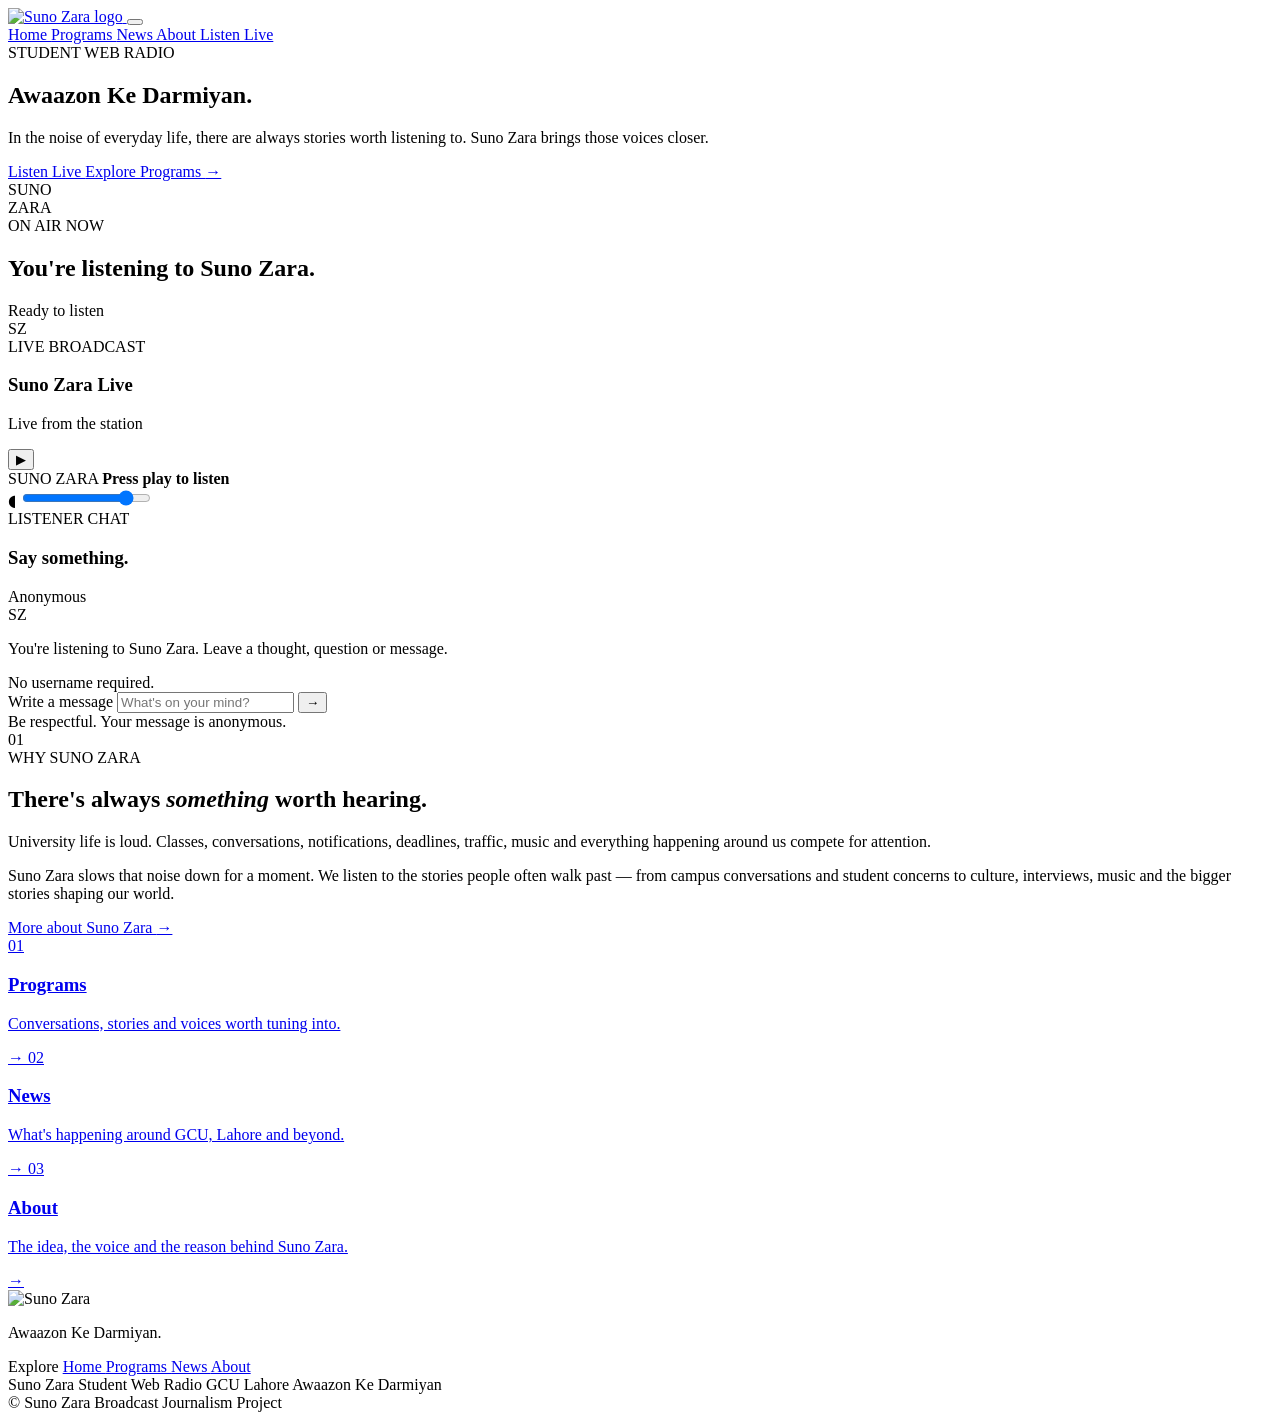
==== index.html @ 235df3b9 "Add initial index.html for Suno Zara web radio Initial commit of the index.html file for Suno Zara w" ====
<!DOCTYPE html>
<html lang="en">
<head>
    <meta charset="UTF-8">

    <meta
        name="viewport"
        content="width=device-width, initial-scale=1.0"
    >

    <meta
        name="description"
        content="Suno Zara — Awaazon Ke Darmiyan. A student-focused live web radio bringing campus stories, conversations, culture, music and news together."
    >

    <meta
        name="theme-color"
        content="#101A2B"
    >

    <title>Suno Zara — Awaazon Ke Darmiyan</title>

    <link
        rel="icon"
        type="image/jpeg"
        href="images/logo.jpeg"
    >

    <link
        rel="apple-touch-icon"
        href="images/logo.jpeg"
    >

    <link rel="preconnect" href="https://fonts.googleapis.com">
    <link rel="preconnect" href="https://fonts.gstatic.com" crossorigin>

    <link
        href="https://fonts.googleapis.com/css2?family=DM+Sans:wght@400;500;600;700&family=Playfair+Display:wght@500;600;700&display=swap"
        rel="stylesheet"
    >

    <link
        rel="stylesheet"
        href="css/style.css"
    >
</head>

<body>

    <!-- ================= HEADER ================= -->

    <header class="site-header">

        <div class="header-inner">

            <a
                href="index.html"
                class="brand"
                aria-label="Suno Zara Home"
            >
                <img
                    src="images/logo.jpeg"
                    alt="Suno Zara logo"
                    class="brand-logo"
                >
            </a>

            <button
                class="mobile-menu-button"
                id="mobileMenuButton"
                type="button"
                aria-label="Open navigation"
                aria-expanded="false"
            >
                <span></span>
                <span></span>
                <span></span>
            </button>

            <nav
                class="main-navigation"
                id="mainNavigation"
                aria-label="Main navigation"
            >
                <a
                    href="index.html"
                    class="nav-link active"
                >
                    Home
                </a>

                <a
                    href="programs.html"
                    class="nav-link"
                >
                    Programs
                </a>

                <a
                    href="news.html"
                    class="nav-link"
                >
                    News
                </a>

                <a
                    href="about.html"
                    class="nav-link"
                >
                    About
                </a>

                <a
                    href="#live"
                    class="listen-button"
                >
                    <span class="listen-dot"></span>
                    Listen Live
                </a>
            </nav>

        </div>

    </header>


    <main>

        <!-- ================= HERO ================= -->

        <section class="hero">

            <div class="hero-inner">

                <div class="hero-content">

                    <div class="eyebrow">
                        <span class="eyebrow-line"></span>
                        STUDENT WEB RADIO
                    </div>

                    <h1>
                        Awaazon Ke
                        <span>Darmiyan.</span>
                    </h1>

                    <p class="hero-description">
                        In the noise of everyday life, there are always
                        stories worth listening to. Suno Zara brings those
                        voices closer.
                    </p>

                    <div class="hero-actions">

                        <a
                            href="#live"
                            class="primary-button"
                        >
                            <span class="button-live-dot"></span>
                            Listen Live
                        </a>

                        <a
                            href="programs.html"
                            class="secondary-button"
                        >
                            Explore Programs
                            <span>→</span>
                        </a>

                    </div>

                </div>


                <div class="hero-visual">

                    <div class="frequency-orbit">

                        <div class="orbit orbit-one"></div>
                        <div class="orbit orbit-two"></div>
                        <div class="orbit orbit-three"></div>

                        <div class="frequency-center">

                            <span class="frequency-label">
                                SUNO
                            </span>

                            <div class="frequency-bars hero-bars">
                                <span></span>
                                <span></span>
                                <span></span>
                                <span></span>
                                <span></span>
                                <span></span>
                                <span></span>
                                <span></span>
                                <span></span>
                            </div>

                            <span class="frequency-label">
                                ZARA
                            </span>

                        </div>

                    </div>

                </div>

            </div>

        </section>


        <!-- ================= LIVE SECTION ================= -->

        <section
            class="live-section"
            id="live"
        >

            <div class="section-container">

                <div class="section-heading live-heading">

                    <div>

                        <div class="eyebrow">
                            <span class="live-dot"></span>
                            ON AIR NOW
                        </div>

                        <h2>
                            You're listening to
                            <span>Suno Zara.</span>
                        </h2>

                    </div>

                    <div
                        class="live-status"
                        id="liveStatus"
                    >
                        <span class="status-dot"></span>
                        <span id="liveStatusText">
                            Ready to listen
                        </span>
                    </div>

                </div>


                <div class="live-grid">

                    <!-- PLAYER -->

                    <div class="player-card">

                        <div class="player-top">

                            <div class="station-mark">
                                SZ
                            </div>

                            <div class="player-info">

                                <span class="player-kicker">
                                    LIVE BROADCAST
                                </span>

                                <h3 id="currentProgram">
                                    Suno Zara Live
                                </h3>

                                <p id="currentPresenter">
                                    Live from the station
                                </p>

                            </div>

                        </div>


                        <!-- WAVEFORM -->

                        <div
                            class="waveform-container"
                            id="waveformContainer"
                            aria-label="Live audio visualizer"
                        >

                            <div class="waveform" id="waveform">

                                <span></span>
                                <span></span>
                                <span></span>
                                <span></span>
                                <span></span>
                                <span></span>
                                <span></span>
                                <span></span>
                                <span></span>
                                <span></span>
                                <span></span>
                                <span></span>
                                <span></span>
                                <span></span>
                                <span></span>
                                <span></span>
                                <span></span>
                                <span></span>
                                <span></span>
                                <span></span>
                                <span></span>
                                <span></span>
                                <span></span>
                                <span></span>
                                <span></span>
                                <span></span>
                                <span></span>
                                <span></span>
                                <span></span>
                                <span></span>
                                <span></span>
                                <span></span>
                                <span></span>
                                <span></span>
                                <span></span>
                                <span></span>
                                <span></span>
                                <span></span>
                                <span></span>
                                <span></span>
                                <span></span>
                                <span></span>
                                <span></span>
                                <span></span>
                                <span></span>
                                <span></span>
                                <span></span>

                            </div>

                        </div>


                        <div class="player-controls">

                            <button
                                class="play-button"
                                id="livePlayButton"
                                type="button"
                                aria-label="Play live radio"
                            >
                                <span
                                    class="play-icon"
                                    id="playIcon"
                                >
                                    ▶
                                </span>
                            </button>

                            <div class="player-control-text">

                                <span>
                                    SUNO ZARA
                                </span>

                                <strong id="playerState">
                                    Press play to listen
                                </strong>

                            </div>

                            <div class="volume-wrapper">

                                <span class="volume-symbol">
                                    ◖
                                </span>

                                <input
                                    type="range"
                                    id="volumeControl"
                                    min="0"
                                    max="1"
                                    step="0.01"
                                    value="0.85"
                                    aria-label="Volume"
                                >

                            </div>

                        </div>


                        <audio
                            id="liveAudio"
                            preload="none"
                            crossorigin="anonymous"
                        ></audio>

                    </div>


                    <!-- CHAT -->

                    <aside class="chat-card">

                        <div class="chat-header">

                            <div>

                                <span class="chat-kicker">
                                    LISTENER CHAT
                                </span>

                                <h3>
                                    Say something.
                                </h3>

                            </div>

                            <span class="anonymous-badge">
                                Anonymous
                            </span>

                        </div>


                        <div
                            class="chat-messages"
                            id="chatMessages"
                            aria-live="polite"
                        >

                            <div class="chat-welcome">

                                <div class="chat-welcome-mark">
                                    SZ
                                </div>

                                <p>
                                    You're listening to Suno Zara.
                                    Leave a thought, question or message.
                                </p>

                                <span>
                                    No username required.
                                </span>

                            </div>

                        </div>


                        <form
                            class="chat-form"
                            id="chatForm"
                        >

                            <label
                                for="chatInput"
                                class="sr-only"
                            >
                                Write a message
                            </label>

                            <input
                                type="text"
                                id="chatInput"
                                maxlength="250"
                                placeholder="What's on your mind?"
                                autocomplete="off"
                            >

                            <button
                                type="submit"
                                aria-label="Send message"
                            >
                                →
                            </button>

                        </form>

                        <div
                            class="chat-notice"
                            id="chatNotice"
                        >
                            Be respectful. Your message is anonymous.
                        </div>

                    </aside>

                </div>

            </div>

        </section>


        <!-- ================= INTRO ================= -->

        <section class="intro-section">

            <div class="section-container intro-grid">

                <div class="intro-number">
                    01
                </div>

                <div class="intro-content">

                    <div class="eyebrow">
                        WHY SUNO ZARA
                    </div>

                    <h2>
                        There's always
                        <em>something</em>
                        worth hearing.
                    </h2>

                    <p>
                        University life is loud. Classes, conversations,
                        notifications, deadlines, traffic, music and
                        everything happening around us compete for attention.
                    </p>

                    <p>
                        Suno Zara slows that noise down for a moment.
                        We listen to the stories people often walk past —
                        from campus conversations and student concerns to
                        culture, interviews, music and the bigger stories
                        shaping our world.
                    </p>

                    <a
                        href="about.html"
                        class="text-link"
                    >
                        More about Suno Zara
                        <span>→</span>
                    </a>

                </div>

            </div>

        </section>


        <!-- ================= QUICK LINKS ================= -->

        <section class="quick-section">

            <div class="section-container">

                <div class="quick-grid">

                    <a
                        href="programs.html"
                        class="quick-card"
                    >

                        <span class="quick-number">
                            01
                        </span>

                        <h3>
                            Programs
                        </h3>

                        <p>
                            Conversations, stories and voices worth tuning into.
                        </p>

                        <span class="quick-arrow">
                            →
                        </span>

                    </a>


                    <a
                        href="news.html"
                        class="quick-card"
                    >

                        <span class="quick-number">
                            02
                        </span>

                        <h3>
                            News
                        </h3>

                        <p>
                            What's happening around GCU, Lahore and beyond.
                        </p>

                        <span class="quick-arrow">
                            →
                        </span>

                    </a>


                    <a
                        href="about.html"
                        class="quick-card"
                    >

                        <span class="quick-number">
                            03
                        </span>

                        <h3>
                            About
                        </h3>

                        <p>
                            The idea, the voice and the reason behind Suno Zara.
                        </p>

                        <span class="quick-arrow">
                            →
                        </span>

                    </a>

                </div>

            </div>

        </section>

    </main>


    <!-- ================= FOOTER ================= -->

    <footer class="site-footer">

        <div class="footer-inner">

            <div class="footer-brand">

                <img
                    src="images/logo.jpeg"
                    alt="Suno Zara"
                >

                <p>
                    Awaazon Ke Darmiyan.
                </p>

            </div>


            <div class="footer-links">

                <div>

                    <span class="footer-heading">
                        Explore
                    </span>

                    <a href="index.html">
                        Home
                    </a>

                    <a href="programs.html">
                        Programs
                    </a>

                    <a href="news.html">
                        News
                    </a>

                    <a href="about.html">
                        About
                    </a>

                </div>


                <div>

                    <span class="footer-heading">
                        Suno Zara
                    </span>

                    <span>
                        Student Web Radio
                    </span>

                    <span>
                        GCU Lahore
                    </span>

                    <span>
                        Awaazon Ke Darmiyan
                    </span>

                </div>

            </div>

        </div>


        <div class="footer-bottom">

            <span>
                © <span id="currentYear"></span> Suno Zara
            </span>

            <span>
                Broadcast Journalism Project
            </span>

        </div>

    </footer>


    <script src="js/config.js"></script>
    <script src="js/script.js"></script>
    <script src="js/player.js"></script>
    <script src="js/chat.js"></script>

</body>
</html>
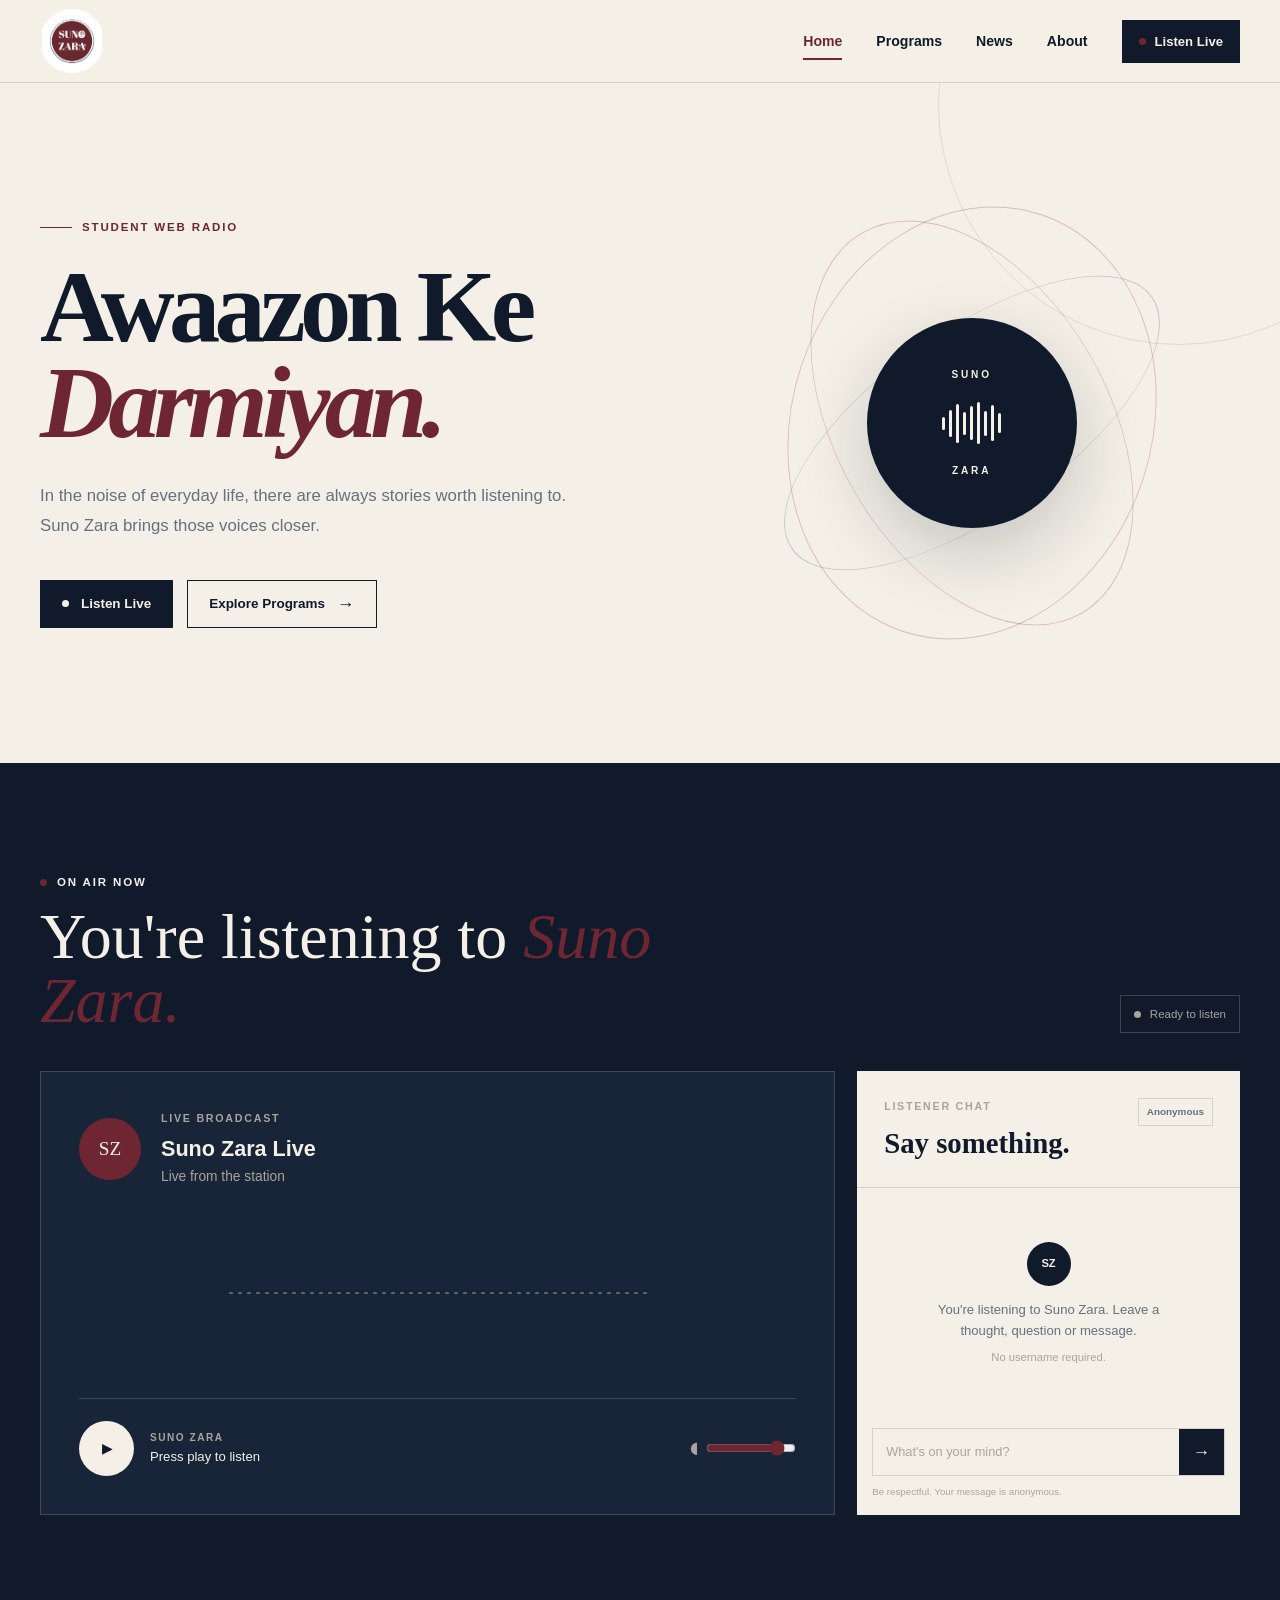
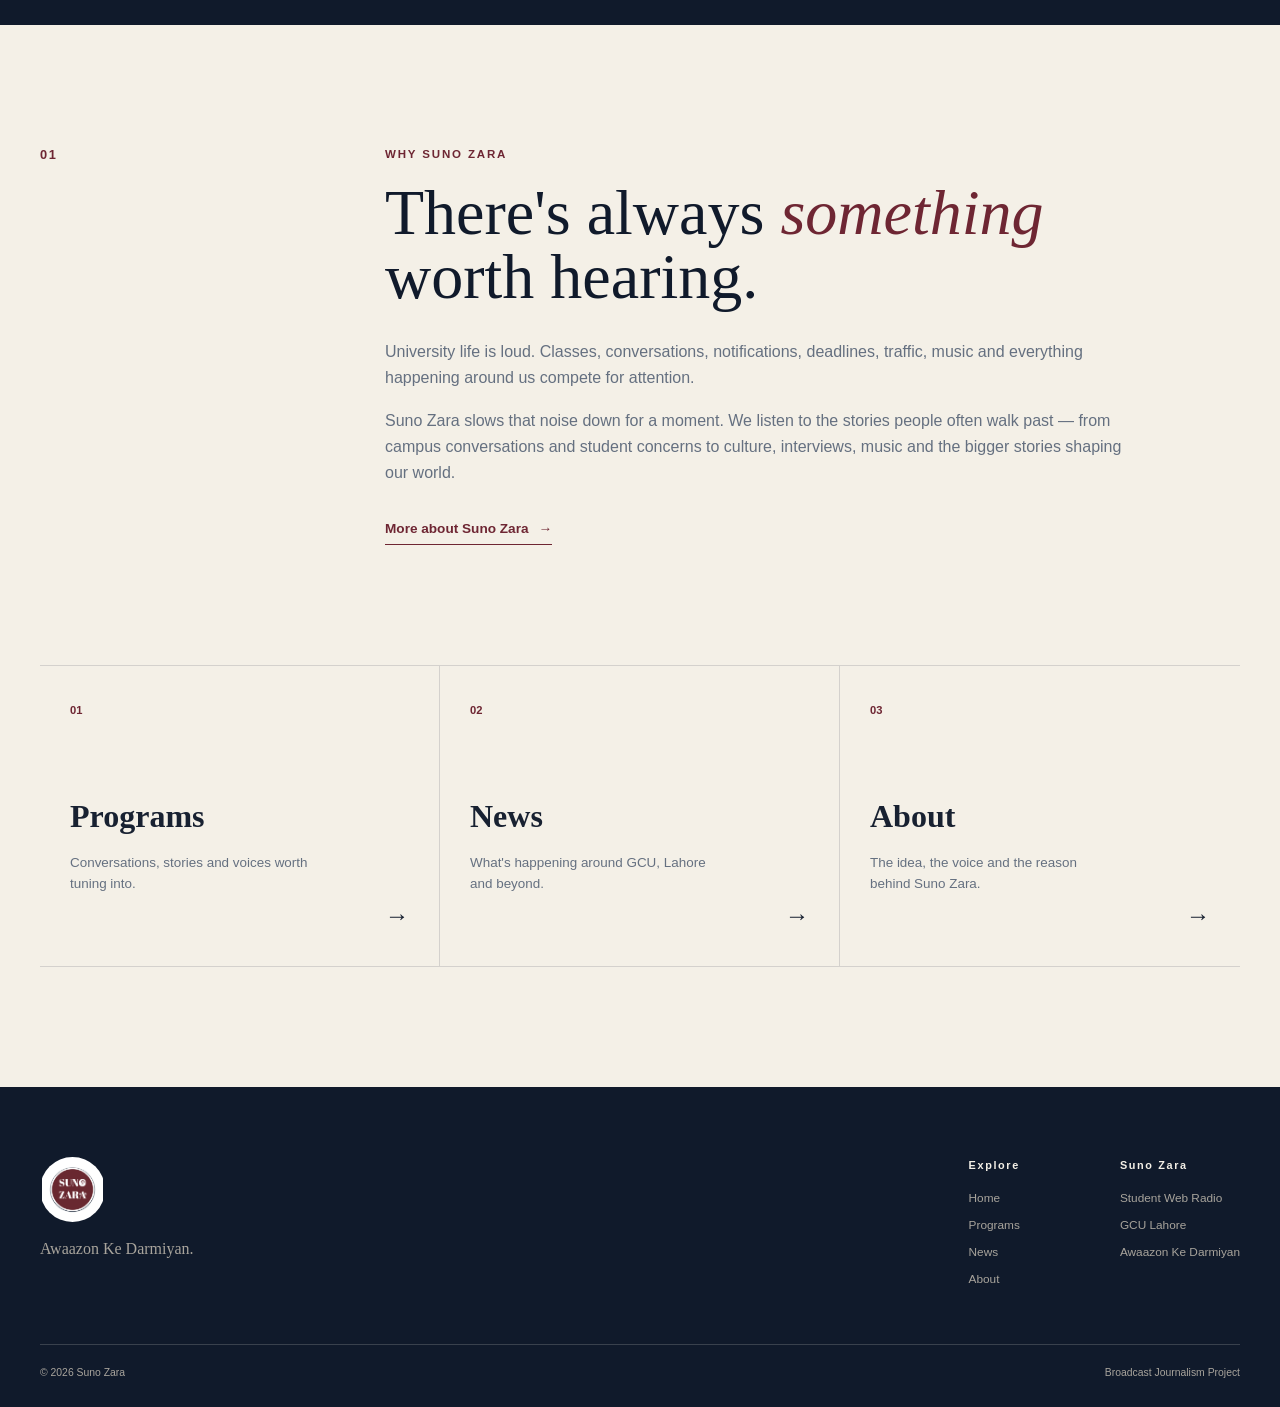
==== commit 947ffc1b: "Update script tags in index.html" ====
--- a/index.html
+++ b/index.html
@@ -727,9 +727,9 @@
 
 
     <script src="js/config.js"></script>
-    <script src="js/script.js"></script>
-    <script src="js/player.js"></script>
-    <script src="js/chat.js"></script>
+<script src="js/script.js"></script>
+<script src="js/player.js"></script>
+<script type="module" src="js/chat.js"></script>
 
 </body>
 </html>
--- a/css/style.css
+++ b/css/style.css
@@ -0,0 +1,2901 @@
+/* =========================================================
+   SUNO ZARA
+   Awaazon Ke Darmiyan
+   Midnight Radio Theme
+   ========================================================= */
+
+/* ================= ROOT ================= */
+
+:root {
+
+    --navy: #101A2B;
+    --cream: #F4F0E7;
+    --burgundy: #6E2633;
+    --blue: #667B91;
+    --grey: #A8A49C;
+    --white: #FFFFFF;
+
+    --dark-text: #182131;
+    --muted-text: #657080;
+
+    --border: rgba(16, 26, 43, 0.14);
+    --light-border: rgba(244, 240, 231, 0.18);
+
+    --max-width: 1200px;
+
+    --transition:
+        220ms ease;
+
+}
+
+
+/* ================= RESET ================= */
+
+* {
+    margin: 0;
+    padding: 0;
+    box-sizing: border-box;
+}
+
+html {
+    scroll-behavior: smooth;
+}
+
+body {
+    min-height: 100vh;
+
+    background: var(--cream);
+    color: var(--dark-text);
+
+    font-family:
+        "DM Sans",
+        sans-serif;
+
+    line-height: 1.6;
+
+    overflow-x: hidden;
+}
+
+body.menu-open {
+    overflow: hidden;
+}
+
+img {
+    display: block;
+    max-width: 100%;
+}
+
+button,
+input {
+    font: inherit;
+}
+
+button {
+    cursor: pointer;
+}
+
+a {
+    color: inherit;
+    text-decoration: none;
+}
+
+::selection {
+    background: var(--burgundy);
+    color: var(--white);
+}
+
+
+/* ================= ACCESSIBILITY ================= */
+
+.sr-only {
+    position: absolute;
+    width: 1px;
+    height: 1px;
+    padding: 0;
+    margin: -1px;
+    overflow: hidden;
+    clip: rect(0, 0, 0, 0);
+    white-space: nowrap;
+    border: 0;
+}
+
+
+/* ================= CONTAINERS ================= */
+
+.section-container {
+    width: min(
+        calc(100% - 48px),
+        var(--max-width)
+    );
+
+    margin-inline: auto;
+}
+
+
+/* ================= HEADER ================= */
+
+.site-header {
+    position: sticky;
+    top: 0;
+    z-index: 1000;
+
+    background: rgba(244, 240, 231, 0.96);
+
+    border-bottom:
+        1px solid var(--border);
+
+    backdrop-filter: blur(12px);
+}
+
+.header-inner {
+    width: min(
+        calc(100% - 48px),
+        var(--max-width)
+    );
+
+    min-height: 82px;
+
+    margin-inline: auto;
+
+    display: flex;
+    align-items: center;
+    justify-content: space-between;
+}
+
+.brand {
+    display: flex;
+    align-items: center;
+}
+
+.brand-logo {
+    width: 64px;
+    height: 64px;
+
+    object-fit: contain;
+
+    border-radius: 50%;
+}
+
+.main-navigation {
+    display: flex;
+    align-items: center;
+    gap: 34px;
+}
+
+.nav-link {
+    position: relative;
+
+    font-size: 0.88rem;
+    font-weight: 600;
+
+    color: var(--navy);
+
+    transition:
+        color var(--transition);
+}
+
+.nav-link::after {
+    content: "";
+
+    position: absolute;
+
+    left: 0;
+    bottom: -8px;
+
+    width: 0;
+    height: 2px;
+
+    background: var(--burgundy);
+
+    transition:
+        width var(--transition);
+}
+
+.nav-link:hover,
+.nav-link.active {
+    color: var(--burgundy);
+}
+
+.nav-link:hover::after,
+.nav-link.active::after {
+    width: 100%;
+}
+
+.listen-button {
+    display: inline-flex;
+    align-items: center;
+    gap: 9px;
+
+    padding:
+        11px
+        17px;
+
+    background: var(--navy);
+    color: var(--cream);
+
+    font-size: 0.82rem;
+    font-weight: 700;
+
+    transition:
+        transform var(--transition),
+        background var(--transition);
+}
+
+.listen-button:hover {
+    background: var(--burgundy);
+    transform: translateY(-2px);
+}
+
+.listen-dot,
+.button-live-dot {
+    width: 7px;
+    height: 7px;
+
+    border-radius: 50%;
+
+    background: var(--burgundy);
+
+    animation:
+        livePulse 1.5s infinite;
+}
+
+.button-live-dot {
+    background: var(--cream);
+}
+
+@keyframes livePulse {
+
+    0%,
+    100% {
+        opacity: 1;
+        transform: scale(1);
+    }
+
+    50% {
+        opacity: 0.45;
+        transform: scale(0.7);
+    }
+
+}
+
+
+/* ================= MOBILE MENU ================= */
+
+.mobile-menu-button {
+    display: none;
+
+    width: 45px;
+    height: 45px;
+
+    border: 1px solid var(--border);
+
+    background: transparent;
+}
+
+.mobile-menu-button span {
+    display: block;
+
+    width: 20px;
+    height: 2px;
+
+    margin: 4px auto;
+
+    background: var(--navy);
+
+    transition:
+        transform var(--transition),
+        opacity var(--transition);
+}
+
+.mobile-menu-button.active span:nth-child(1) {
+    transform:
+        translateY(6px)
+        rotate(45deg);
+}
+
+.mobile-menu-button.active span:nth-child(2) {
+    opacity: 0;
+}
+
+.mobile-menu-button.active span:nth-child(3) {
+    transform:
+        translateY(-6px)
+        rotate(-45deg);
+}
+
+
+/* ================= EYEBROW ================= */
+
+.eyebrow {
+    display: flex;
+    align-items: center;
+    gap: 10px;
+
+    color: var(--burgundy);
+
+    font-size: 0.72rem;
+    font-weight: 700;
+
+    letter-spacing: 0.16em;
+}
+
+.eyebrow-line {
+    width: 32px;
+    height: 1px;
+
+    background: var(--burgundy);
+}
+
+.live-dot {
+    width: 7px;
+    height: 7px;
+
+    background: var(--burgundy);
+
+    border-radius: 50%;
+
+    animation:
+        livePulse 1.5s infinite;
+}
+
+
+/* ================= HERO ================= */
+
+.hero {
+    position: relative;
+
+    min-height: 680px;
+
+    display: flex;
+    align-items: center;
+
+    background: var(--cream);
+
+    overflow: hidden;
+}
+
+.hero::before {
+    content: "";
+
+    position: absolute;
+
+    width: 480px;
+    height: 480px;
+
+    top: -220px;
+    right: -140px;
+
+    border-radius: 50%;
+
+    border:
+        1px solid rgba(110, 38, 51, 0.12);
+}
+
+.hero-inner {
+    width: min(
+        calc(100% - 48px),
+        var(--max-width)
+    );
+
+    margin-inline: auto;
+
+    display: grid;
+
+    grid-template-columns:
+        1.05fr
+        0.95fr;
+
+    gap: 70px;
+
+    align-items: center;
+}
+
+.hero-content {
+    position: relative;
+    z-index: 2;
+}
+
+.hero h1 {
+    max-width: 720px;
+
+    margin-top: 22px;
+
+    color: var(--navy);
+
+    font-family:
+        "Playfair Display",
+        serif;
+
+    font-size:
+        clamp(
+            4rem,
+            8vw,
+            7.2rem
+        );
+
+    font-weight: 600;
+
+    line-height: 0.94;
+
+    letter-spacing: -0.055em;
+}
+
+.hero h1 span {
+    display: block;
+
+    color: var(--burgundy);
+
+    font-style: italic;
+}
+
+.hero-description {
+    max-width: 560px;
+
+    margin-top: 30px;
+
+    color: var(--muted-text);
+
+    font-size: 1.05rem;
+
+    line-height: 1.8;
+}
+
+.hero-actions {
+    display: flex;
+    align-items: center;
+    gap: 14px;
+
+    margin-top: 38px;
+}
+
+.primary-button,
+.secondary-button {
+    display: inline-flex;
+    align-items: center;
+    justify-content: center;
+    gap: 12px;
+
+    min-height: 48px;
+
+    padding:
+        0
+        21px;
+
+    border:
+        1px solid
+        var(--navy);
+
+    font-size: 0.84rem;
+    font-weight: 700;
+
+    transition:
+        transform var(--transition),
+        background var(--transition),
+        color var(--transition);
+}
+
+.primary-button {
+    background: var(--navy);
+    color: var(--cream);
+}
+
+.primary-button:hover {
+    background: var(--burgundy);
+
+    border-color:
+        var(--burgundy);
+
+    transform:
+        translateY(-2px);
+}
+
+.secondary-button {
+    background: transparent;
+    color: var(--navy);
+}
+
+.secondary-button:hover {
+    background: var(--navy);
+    color: var(--cream);
+
+    transform:
+        translateY(-2px);
+}
+
+.secondary-button span {
+    font-size: 1.1rem;
+}
+
+
+/* ================= HERO VISUAL ================= */
+
+.hero-visual {
+    min-height: 520px;
+
+    display: flex;
+    align-items: center;
+    justify-content: center;
+}
+
+.frequency-orbit {
+    position: relative;
+
+    width: min(
+        440px,
+        80vw
+    );
+
+    aspect-ratio: 1;
+
+    display: flex;
+    align-items: center;
+    justify-content: center;
+}
+
+.orbit {
+    position: absolute;
+
+    inset: 0;
+
+    border:
+        1px solid
+        rgba(110, 38, 51, 0.25);
+
+    border-radius: 50%;
+}
+
+.orbit-one {
+    transform:
+        rotate(18deg)
+        scaleX(0.82);
+
+    animation:
+        orbitFloat 7s ease-in-out infinite;
+}
+
+.orbit-two {
+    transform:
+        rotate(-30deg)
+        scaleX(0.62);
+
+    animation:
+        orbitFloat 9s ease-in-out infinite reverse;
+}
+
+.orbit-three {
+    transform:
+        rotate(55deg)
+        scaleX(0.42);
+
+    border-color:
+        rgba(102, 123, 145, 0.35);
+
+    animation:
+        orbitFloat 11s ease-in-out infinite;
+}
+
+@keyframes orbitFloat {
+
+    0%,
+    100% {
+        transform:
+            rotate(18deg)
+            scaleX(0.82)
+            translateY(0);
+    }
+
+    50% {
+        transform:
+            rotate(21deg)
+            scaleX(0.82)
+            translateY(-12px);
+    }
+
+}
+
+.frequency-center {
+    position: relative;
+    z-index: 2;
+
+    width: 210px;
+    height: 210px;
+
+    border-radius: 50%;
+
+    background: var(--navy);
+
+    color: var(--cream);
+
+    display: flex;
+    flex-direction: column;
+    align-items: center;
+    justify-content: center;
+
+    gap: 17px;
+
+    box-shadow:
+        0 25px 70px
+        rgba(16, 26, 43, 0.2);
+}
+
+.frequency-label {
+    font-size: 0.63rem;
+    font-weight: 700;
+
+    letter-spacing: 0.28em;
+}
+
+.frequency-bars {
+    height: 45px;
+
+    display: flex;
+    align-items: center;
+    gap: 4px;
+}
+
+.frequency-bars span {
+    display: block;
+
+    width: 3px;
+
+    background: var(--cream);
+
+    border-radius: 10px;
+
+    animation:
+        frequencyMovement
+        1s
+        ease-in-out
+        infinite;
+}
+
+.frequency-bars span:nth-child(1) {
+    height: 13px;
+    animation-delay: 0.1s;
+}
+
+.frequency-bars span:nth-child(2) {
+    height: 27px;
+    animation-delay: 0.2s;
+}
+
+.frequency-bars span:nth-child(3) {
+    height: 39px;
+    animation-delay: 0.3s;
+}
+
+.frequency-bars span:nth-child(4) {
+    height: 23px;
+    animation-delay: 0.4s;
+}
+
+.frequency-bars span:nth-child(5) {
+    height: 34px;
+    animation-delay: 0.5s;
+}
+
+.frequency-bars span:nth-child(6) {
+    height: 42px;
+    animation-delay: 0.2s;
+}
+
+.frequency-bars span:nth-child(7) {
+    height: 25px;
+    animation-delay: 0.4s;
+}
+
+.frequency-bars span:nth-child(8) {
+    height: 36px;
+    animation-delay: 0.6s;
+}
+
+.frequency-bars span:nth-child(9) {
+    height: 20px;
+    animation-delay: 0.3s;
+}
+
+.frequency-bars span:nth-child(10) {
+    height: 12px;
+    animation-delay: 0.5s;
+}
+
+@keyframes frequencyMovement {
+
+    0%,
+    100% {
+        transform: scaleY(0.65);
+    }
+
+    50% {
+        transform: scaleY(1);
+    }
+
+}
+
+
+/* ================= LIVE ================= */
+
+.live-section {
+    padding:
+        110px
+        0;
+
+    background: var(--navy);
+
+    color: var(--cream);
+}
+
+.live-heading {
+    display: flex;
+    justify-content: space-between;
+    align-items: end;
+
+    margin-bottom: 38px;
+}
+
+.live-heading h2 {
+    max-width: 700px;
+
+    margin-top: 14px;
+
+    font-family:
+        "Playfair Display",
+        serif;
+
+    font-size:
+        clamp(
+            2.5rem,
+            5vw,
+            4.6rem
+        );
+
+    font-weight: 500;
+
+    line-height: 1;
+}
+
+.live-heading h2 span {
+    color: var(--burgundy);
+    font-style: italic;
+}
+
+.live-heading .eyebrow {
+    color: var(--cream);
+}
+
+.live-heading .live-dot {
+    background: var(--burgundy);
+}
+
+.live-status {
+    display: flex;
+    align-items: center;
+    gap: 9px;
+
+    padding: 9px 13px;
+
+    border:
+        1px solid
+        var(--light-border);
+
+    color: var(--grey);
+
+    font-size: 0.72rem;
+}
+
+.status-dot {
+    width: 7px;
+    height: 7px;
+
+    background: var(--grey);
+
+    border-radius: 50%;
+}
+
+.live-status.connected {
+    color: var(--cream);
+}
+
+.live-status.connected .status-dot {
+    background: var(--burgundy);
+
+    animation:
+        livePulse 1.5s infinite;
+}
+
+.live-grid {
+    display: grid;
+
+    grid-template-columns:
+        1.35fr
+        0.65fr;
+
+    gap: 22px;
+}
+
+
+/* ================= PLAYER ================= */
+
+.player-card {
+    min-height: 430px;
+
+    padding: 38px;
+
+    background:
+        #182437;
+
+    border:
+        1px solid
+        var(--light-border);
+
+    display: flex;
+    flex-direction: column;
+    justify-content: space-between;
+}
+
+.player-top {
+    display: flex;
+    align-items: center;
+    gap: 20px;
+}
+
+.station-mark {
+    width: 62px;
+    height: 62px;
+
+    display: flex;
+    align-items: center;
+    justify-content: center;
+
+    background: var(--burgundy);
+
+    color: var(--cream);
+
+    font-family:
+        "Playfair Display",
+        serif;
+
+    font-size: 1.2rem;
+
+    border-radius: 50%;
+}
+
+.player-kicker,
+.chat-kicker {
+    display: block;
+
+    margin-bottom: 4px;
+
+    color: var(--grey);
+
+    font-size: 0.67rem;
+    font-weight: 700;
+
+    letter-spacing: 0.16em;
+}
+
+.player-info h3 {
+    font-size: 1.35rem;
+    font-weight: 600;
+}
+
+.player-info p {
+    color: var(--grey);
+
+    font-size: 0.86rem;
+}
+
+
+/* ================= WAVEFORM ================= */
+
+.waveform-container {
+    height: 150px;
+
+    display: flex;
+    align-items: center;
+
+    overflow: hidden;
+}
+
+.waveform {
+    width: 100%;
+    height: 100%;
+
+    display: flex;
+    align-items: center;
+    justify-content: center;
+
+    gap: 5px;
+}
+
+.waveform span {
+    width: 4px;
+    min-height: 8px;
+
+    border-radius: 8px;
+
+    background:
+        var(--cream);
+
+    opacity: 0.7;
+
+    transform:
+        scaleY(0.15);
+
+    transition:
+        height 100ms ease,
+        transform 100ms ease;
+}
+
+.waveform-container.playing .waveform span {
+    animation:
+        audioWave
+        850ms
+        ease-in-out
+        infinite alternate;
+}
+
+.waveform-container.playing .waveform span:nth-child(2n) {
+    animation-delay:
+        -250ms;
+}
+
+.waveform-container.playing .waveform span:nth-child(3n) {
+    animation-delay:
+        -400ms;
+}
+
+.waveform-container.playing .waveform span:nth-child(4n) {
+    animation-delay:
+        -600ms;
+}
+
+@keyframes audioWave {
+
+    from {
+        transform:
+            scaleY(0.18);
+    }
+
+    to {
+        transform:
+            scaleY(
+                var(--wave-height, 0.8)
+            );
+    }
+
+}
+
+
+/* ================= PLAYER CONTROLS ================= */
+
+.player-controls {
+    display: flex;
+    align-items: center;
+    gap: 16px;
+
+    padding-top: 22px;
+
+    border-top:
+        1px solid
+        var(--light-border);
+}
+
+.play-button {
+    flex: 0 0 auto;
+
+    width: 55px;
+    height: 55px;
+
+    border: 0;
+
+    border-radius: 50%;
+
+    background: var(--cream);
+    color: var(--navy);
+
+    display: flex;
+    align-items: center;
+    justify-content: center;
+
+    transition:
+        transform var(--transition),
+        background var(--transition);
+}
+
+.play-button:hover {
+    background: var(--burgundy);
+    color: var(--cream);
+
+    transform:
+        scale(1.05);
+}
+
+.play-icon {
+    font-size: 0.9rem;
+
+    transform:
+        translateX(1px);
+}
+
+.player-control-text {
+    flex: 1;
+
+    display: flex;
+    flex-direction: column;
+}
+
+.player-control-text span {
+    color: var(--grey);
+
+    font-size: 0.63rem;
+    font-weight: 700;
+
+    letter-spacing: 0.15em;
+}
+
+.player-control-text strong {
+    font-size: 0.82rem;
+    font-weight: 500;
+}
+
+.volume-wrapper {
+    display: flex;
+    align-items: center;
+    gap: 8px;
+}
+
+.volume-symbol {
+    color: var(--grey);
+}
+
+#volumeControl {
+    width: 90px;
+
+    accent-color:
+        var(--burgundy);
+}
+
+
+/* ================= CHAT ================= */
+
+.chat-card {
+    min-height: 430px;
+
+    background: var(--cream);
+    color: var(--navy);
+
+    display: flex;
+    flex-direction: column;
+}
+
+.chat-header {
+    padding: 27px 27px 21px;
+
+    display: flex;
+    justify-content: space-between;
+    gap: 15px;
+
+    border-bottom:
+        1px solid
+        var(--border);
+}
+
+.chat-header h3 {
+    font-family:
+        "Playfair Display",
+        serif;
+
+    font-size: 1.8rem;
+    font-weight: 600;
+}
+
+.anonymous-badge {
+    align-self: flex-start;
+
+    padding:
+        5px
+        8px;
+
+    border:
+        1px solid
+        var(--border);
+
+    color: var(--muted-text);
+
+    font-size: 0.62rem;
+    font-weight: 700;
+}
+
+.chat-messages {
+    flex: 1;
+
+    min-height: 240px;
+
+    padding: 22px;
+
+    overflow-y: auto;
+}
+
+.chat-welcome {
+    min-height: 190px;
+
+    display: flex;
+    flex-direction: column;
+    align-items: center;
+    justify-content: center;
+
+    text-align: center;
+
+    color: var(--muted-text);
+}
+
+.chat-welcome-mark {
+    width: 44px;
+    height: 44px;
+
+    margin-bottom: 13px;
+
+    display: flex;
+    align-items: center;
+    justify-content: center;
+
+    border-radius: 50%;
+
+    background: var(--navy);
+    color: var(--cream);
+
+    font-size: 0.7rem;
+    font-weight: 700;
+}
+
+.chat-welcome p {
+    max-width: 250px;
+
+    font-size: 0.82rem;
+}
+
+.chat-welcome span {
+    margin-top: 8px;
+
+    font-size: 0.7rem;
+
+    color: var(--grey);
+}
+
+.chat-message {
+    margin-bottom: 13px;
+}
+
+.chat-message-bubble {
+    display: inline-block;
+
+    max-width: 90%;
+
+    padding:
+        10px
+        13px;
+
+    background:
+        rgba(102, 123, 145, 0.12);
+
+    color: var(--navy);
+
+    font-size: 0.82rem;
+
+    overflow-wrap: anywhere;
+}
+
+.chat-message-time {
+    display: block;
+
+    margin-top: 4px;
+
+    color: var(--grey);
+
+    font-size: 0.62rem;
+}
+
+.chat-form {
+    display: flex;
+
+    margin: 0 15px 8px;
+
+    border:
+        1px solid
+        var(--border);
+}
+
+.chat-form input {
+    min-width: 0;
+    flex: 1;
+
+    padding:
+        13px;
+
+    border: 0;
+    outline: 0;
+
+    background: transparent;
+
+    color: var(--navy);
+
+    font-size: 0.8rem;
+}
+
+.chat-form input::placeholder {
+    color: var(--grey);
+}
+
+.chat-form button {
+    width: 45px;
+
+    border: 0;
+
+    background: var(--navy);
+    color: var(--cream);
+
+    font-size: 1.1rem;
+}
+
+.chat-form button:hover {
+    background: var(--burgundy);
+}
+
+.chat-notice {
+    padding:
+        0
+        15px
+        15px;
+
+    color: var(--grey);
+
+    font-size: 0.61rem;
+}
+
+
+/* ================= INTRO ================= */
+
+.intro-section {
+    padding:
+        120px
+        0;
+
+    background: var(--cream);
+}
+
+.intro-grid {
+    display: grid;
+
+    grid-template-columns:
+        0.25fr
+        0.75fr;
+
+    gap: 60px;
+}
+
+.intro-number {
+    color: var(--burgundy);
+
+    font-size: 0.8rem;
+    font-weight: 700;
+
+    letter-spacing: 0.12em;
+}
+
+.intro-content {
+    max-width: 850px;
+}
+
+.intro-content h2 {
+    max-width: 800px;
+
+    margin:
+        18px
+        0
+        30px;
+
+    color: var(--navy);
+
+    font-family:
+        "Playfair Display",
+        serif;
+
+    font-size:
+        clamp(
+            2.8rem,
+            5vw,
+            5rem
+        );
+
+    line-height: 1;
+
+    font-weight: 500;
+}
+
+.intro-content h2 em {
+    color: var(--burgundy);
+}
+
+.intro-content p {
+    max-width: 750px;
+
+    margin-bottom: 18px;
+
+    color: var(--muted-text);
+
+    font-size: 1rem;
+}
+
+.text-link {
+    display: inline-flex;
+    gap: 10px;
+
+    margin-top: 15px;
+
+    color: var(--burgundy);
+
+    font-size: 0.85rem;
+    font-weight: 700;
+
+    border-bottom:
+        1px solid
+        var(--burgundy);
+
+    padding-bottom: 4px;
+}
+
+.text-link span {
+    transition:
+        transform var(--transition);
+}
+
+.text-link:hover span {
+    transform:
+        translateX(4px);
+}
+
+
+/* ================= QUICK SECTION ================= */
+
+.quick-section {
+    padding:
+        0
+        0
+        120px;
+
+    background: var(--cream);
+}
+
+.quick-grid {
+    display: grid;
+
+    grid-template-columns:
+        repeat(3, 1fr);
+
+    border-top:
+        1px solid
+        var(--border);
+
+    border-bottom:
+        1px solid
+        var(--border);
+}
+
+.quick-card {
+    position: relative;
+
+    min-height: 300px;
+
+    padding: 30px;
+
+    border-right:
+        1px solid
+        var(--border);
+
+    transition:
+        background var(--transition);
+}
+
+.quick-card:last-child {
+    border-right: 0;
+}
+
+.quick-card:hover {
+    background:
+        rgba(102, 123, 145, 0.08);
+}
+
+.quick-number {
+    color: var(--burgundy);
+
+    font-size: 0.7rem;
+    font-weight: 700;
+}
+
+.quick-card h3 {
+    margin-top: 70px;
+
+    font-family:
+        "Playfair Display",
+        serif;
+
+    font-size: 2rem;
+}
+
+.quick-card p {
+    max-width: 250px;
+
+    margin-top: 9px;
+
+    color: var(--muted-text);
+
+    font-size: 0.84rem;
+}
+
+.quick-arrow {
+    position: absolute;
+
+    right: 30px;
+    bottom: 30px;
+
+    font-size: 1.5rem;
+
+    transition:
+        transform var(--transition);
+}
+
+.quick-card:hover .quick-arrow {
+    transform:
+        translateX(5px);
+}
+
+
+/* ================= PAGE HERO ================= */
+
+.page-hero {
+    padding:
+        120px
+        0
+        100px;
+
+    background: var(--navy);
+
+    color: var(--cream);
+}
+
+.page-hero .eyebrow {
+    color: var(--grey);
+}
+
+.page-hero h1 {
+    margin-top: 17px;
+
+    font-family:
+        "Playfair Display",
+        serif;
+
+    font-size:
+        clamp(
+            4rem,
+            8vw,
+            7rem
+        );
+
+    line-height: 0.9;
+
+    font-weight: 500;
+
+    letter-spacing: -0.05em;
+}
+
+.page-hero p {
+    max-width: 650px;
+
+    margin-top: 28px;
+
+    color: var(--grey);
+
+    font-size: 1rem;
+}
+
+
+/* ================= PROGRAMS ================= */
+
+.programs-section {
+    padding:
+        90px
+        0
+        120px;
+}
+
+.program-list {
+    border-top:
+        1px solid
+        var(--border);
+}
+
+.program-card {
+    display: grid;
+
+    grid-template-columns:
+        90px
+        1fr
+        160px;
+
+    gap: 30px;
+
+    padding:
+        40px
+        0;
+
+    border-bottom:
+        1px solid
+        var(--border);
+}
+
+.program-number {
+    color: var(--burgundy);
+
+    font-size: 0.75rem;
+    font-weight: 700;
+
+    letter-spacing: 0.1em;
+}
+
+.program-meta {
+    color: var(--blue);
+
+    font-size: 0.68rem;
+    font-weight: 700;
+
+    letter-spacing: 0.15em;
+}
+
+.program-main h2 {
+    margin-top: 8px;
+
+    font-family:
+        "Playfair Display",
+        serif;
+
+    font-size:
+        clamp(
+            2rem,
+            4vw,
+            3.4rem
+        );
+
+    line-height: 1;
+}
+
+.program-main p {
+    max-width: 650px;
+
+    margin-top: 15px;
+
+    color: var(--muted-text);
+
+    font-size: 0.9rem;
+}
+
+.program-presenter {
+    display: flex;
+    align-items: center;
+    gap: 10px;
+
+    margin-top: 23px;
+}
+
+.program-presenter span {
+    color: var(--grey);
+
+    font-size: 0.67rem;
+    font-weight: 700;
+
+    text-transform: uppercase;
+}
+
+.program-presenter strong {
+    font-size: 0.76rem;
+}
+
+.program-action {
+    display: flex;
+    align-items: center;
+    justify-content: flex-end;
+}
+
+.program-play-button {
+    display: inline-flex;
+    align-items: center;
+    gap: 9px;
+
+    padding:
+        11px
+        15px;
+
+    border:
+        1px solid
+        var(--navy);
+
+    background: transparent;
+
+    color: var(--navy);
+
+    font-size: 0.75rem;
+    font-weight: 700;
+
+    transition:
+        background var(--transition),
+        color var(--transition);
+}
+
+.program-play-button:hover,
+.program-play-button.playing {
+    background: var(--navy);
+    color: var(--cream);
+}
+
+.program-play-button span {
+    font-size: 0.65rem;
+}
+
+
+/* ================= NEWS ================= */
+
+.news-section {
+    padding:
+        70px
+        0
+        120px;
+}
+
+.category-filter {
+    display: flex;
+    flex-wrap: wrap;
+
+    gap: 8px;
+
+    margin-bottom: 45px;
+}
+
+.category-button {
+    padding:
+        9px
+        15px;
+
+    border:
+        1px solid
+        var(--border);
+
+    background: transparent;
+
+    color: var(--navy);
+
+    font-size: 0.73rem;
+    font-weight: 700;
+
+    transition:
+        background var(--transition),
+        color var(--transition);
+}
+
+.category-button:hover,
+.category-button.active {
+    background: var(--navy);
+    color: var(--cream);
+
+    border-color:
+        var(--navy);
+}
+
+.news-grid {
+    display: grid;
+
+    grid-template-columns:
+        repeat(2, 1fr);
+
+    gap: 20px;
+}
+
+.news-card {
+    display: flex;
+    flex-direction: column;
+
+    min-height: 420px;
+
+    border:
+        1px solid
+        var(--border);
+
+    background:
+        rgba(255, 255, 255, 0.25);
+
+    transition:
+        transform var(--transition),
+        background var(--transition);
+}
+
+.news-card:hover {
+    transform:
+        translateY(-5px);
+
+    background:
+        rgba(255, 255, 255, 0.55);
+}
+
+.news-card-visual {
+    min-height: 175px;
+
+    padding: 24px;
+
+    background: var(--navy);
+
+    color: var(--cream);
+
+    display: flex;
+    flex-direction: column;
+    justify-content: space-between;
+
+    overflow: hidden;
+
+    position: relative;
+}
+
+.news-card-visual::after {
+    content: "";
+
+    position: absolute;
+
+    width: 180px;
+    height: 180px;
+
+    right: -50px;
+    bottom: -80px;
+
+    border:
+        1px solid
+        rgba(244, 240, 231, 0.25);
+
+    border-radius: 50%;
+}
+
+.news-card-visual-category {
+    position: relative;
+    z-index: 2;
+
+    font-size: 0.65rem;
+    font-weight: 700;
+
+    letter-spacing: 0.15em;
+
+    color: var(--grey);
+}
+
+.news-card-visual-title {
+    position: relative;
+    z-index: 2;
+
+    font-family:
+        "Playfair Display",
+        serif;
+
+    font-size: 1.55rem;
+
+    line-height: 1.1;
+}
+
+.news-card-content {
+    flex: 1;
+
+    padding: 25px;
+
+    display: flex;
+    flex-direction: column;
+}
+
+.news-card-date {
+    color: var(--burgundy);
+
+    font-size: 0.67rem;
+    font-weight: 700;
+
+    letter-spacing: 0.08em;
+}
+
+.news-card h2 {
+    margin-top: 11px;
+
+    font-family:
+        "Playfair Display",
+        serif;
+
+    font-size: 1.75rem;
+
+    line-height: 1.1;
+}
+
+.news-card p {
+    margin-top: 12px;
+
+    color: var(--muted-text);
+
+    font-size: 0.82rem;
+}
+
+.news-card-link {
+    margin-top: auto;
+    padding-top: 25px;
+
+    display: flex;
+    justify-content: space-between;
+
+    color: var(--navy);
+
+    font-size: 0.75rem;
+    font-weight: 700;
+}
+
+.news-card-link span {
+    transition:
+        transform var(--transition);
+}
+
+.news-card:hover .news-card-link span {
+    transform:
+        translateX(5px);
+}
+
+.news-empty {
+    grid-column: 1 / -1;
+
+    padding: 60px;
+
+    text-align: center;
+
+    border:
+        1px solid
+        var(--border);
+
+    color: var(--muted-text);
+}
+
+
+/* ================= ARTICLE ================= */
+
+.article-page {
+    padding:
+        75px
+        0
+        120px;
+}
+
+.back-link {
+    display: inline-flex;
+
+    margin-bottom: 55px;
+
+    color: var(--burgundy);
+
+    font-size: 0.76rem;
+    font-weight: 700;
+}
+
+.article-category {
+    color: var(--burgundy);
+
+    font-size: 0.7rem;
+    font-weight: 700;
+
+    letter-spacing: 0.16em;
+}
+
+.article-title {
+    max-width: 1000px;
+
+    margin-top: 16px;
+
+    font-family:
+        "Playfair Display",
+        serif;
+
+    font-size:
+        clamp(
+            3rem,
+            6vw,
+            6.3rem
+        );
+
+    line-height: 0.98;
+
+    font-weight: 500;
+
+    letter-spacing: -0.045em;
+}
+
+.article-meta {
+    display: flex;
+    align-items: center;
+    gap: 12px;
+
+    margin-top: 25px;
+
+    color: var(--grey);
+
+    font-size: 0.72rem;
+}
+
+.article-meta-divider {
+    color: var(--burgundy);
+}
+
+.article-lead {
+    max-width: 800px;
+
+    margin-top: 40px;
+
+    color: var(--muted-text);
+
+    font-size: 1.15rem;
+
+    line-height: 1.8;
+}
+
+.article-visual {
+    position: relative;
+
+    min-height: 330px;
+
+    margin:
+        55px
+        0;
+
+    padding: 40px;
+
+    background: var(--navy);
+
+    color: var(--cream);
+
+    overflow: hidden;
+
+    display: flex;
+    flex-direction: column;
+    justify-content: space-between;
+}
+
+.article-visual::before,
+.article-visual::after {
+    content: "";
+
+    position: absolute;
+
+    width: 350px;
+    height: 350px;
+
+    border:
+        1px solid
+        rgba(244, 240, 231, 0.18);
+
+    border-radius: 50%;
+}
+
+.article-visual::before {
+    right: -120px;
+    top: -150px;
+}
+
+.article-visual::after {
+    left: -180px;
+    bottom: -230px;
+}
+
+.article-visual-label {
+    position: relative;
+    z-index: 2;
+
+    font-size: 0.68rem;
+    font-weight: 700;
+
+    letter-spacing: 0.2em;
+
+    color: var(--grey);
+}
+
+.article-visual-wave {
+    position: relative;
+    z-index: 2;
+
+    height: 80px;
+
+    display: flex;
+    align-items: center;
+    gap: 5px;
+}
+
+.article-visual-wave span {
+    width: 4px;
+
+    height: 20px;
+
+    background: var(--cream);
+
+    border-radius: 10px;
+
+    animation:
+        articleWave
+        1.2s
+        ease-in-out
+        infinite alternate;
+}
+
+.article-visual-wave span:nth-child(2n) {
+    animation-delay:
+        -0.3s;
+}
+
+.article-visual-wave span:nth-child(3n) {
+    animation-delay:
+        -0.6s;
+}
+
+@keyframes articleWave {
+
+    from {
+        transform:
+            scaleY(0.3);
+    }
+
+    to {
+        transform:
+            scaleY(1.6);
+    }
+
+}
+
+.article-body {
+    max-width: 780px;
+
+    margin-inline: auto;
+}
+
+.article-body p {
+    margin-bottom: 25px;
+
+    color: var(--dark-text);
+
+    font-size: 1rem;
+
+    line-height: 1.9;
+}
+
+.article-body h2 {
+    margin:
+        50px
+        0
+        20px;
+
+    font-family:
+        "Playfair Display",
+        serif;
+
+    font-size: 2.2rem;
+
+    line-height: 1.1;
+}
+
+.article-body blockquote {
+    margin:
+        45px
+        0;
+
+    padding:
+        25px
+        30px;
+
+    border-left:
+        4px solid
+        var(--burgundy);
+
+    background:
+        rgba(102, 123, 145, 0.08);
+
+    font-family:
+        "Playfair Display",
+        serif;
+
+    font-size: 1.5rem;
+
+    line-height: 1.5;
+}
+
+.article-footer {
+    max-width: 780px;
+
+    margin:
+        65px
+        auto
+        0;
+
+    padding-top: 30px;
+
+    border-top:
+        1px solid
+        var(--border);
+
+    display: flex;
+    gap: 12px;
+}
+
+.secondary-button.dark {
+    color: var(--navy);
+}
+
+
+/* ================= ABOUT ================= */
+
+.about-page-hero h1 span {
+    color: var(--burgundy);
+    font-style: italic;
+}
+
+.about-section {
+    padding:
+        120px
+        0;
+}
+
+.about-grid {
+    display: grid;
+
+    grid-template-columns:
+        0.25fr
+        0.75fr;
+
+    gap: 60px;
+}
+
+.about-label {
+    color: var(--burgundy);
+
+    font-size: 0.7rem;
+    font-weight: 700;
+
+    letter-spacing: 0.12em;
+}
+
+.about-copy {
+    max-width: 820px;
+}
+
+.about-copy h2 {
+    margin-bottom: 35px;
+
+    font-family:
+        "Playfair Display",
+        serif;
+
+    font-size:
+        clamp(
+            2.7rem,
+            5vw,
+            4.8rem
+        );
+
+    font-weight: 500;
+
+    line-height: 1;
+}
+
+.about-copy h2 em {
+    color: var(--burgundy);
+}
+
+.about-copy p {
+    margin-bottom: 20px;
+
+    color: var(--muted-text);
+
+    font-size: 1rem;
+
+    line-height: 1.85;
+}
+
+.about-copy strong {
+    color: var(--navy);
+}
+
+.about-dark-section {
+    padding:
+        120px
+        0;
+
+    background: var(--navy);
+
+    color: var(--cream);
+}
+
+.about-philosophy {
+    max-width: 900px;
+}
+
+.about-philosophy .eyebrow {
+    color: var(--grey);
+}
+
+.about-philosophy blockquote {
+    max-width: 900px;
+
+    margin:
+        30px
+        0
+        35px;
+
+    font-family:
+        "Playfair Display",
+        serif;
+
+    font-size:
+        clamp(
+            2.5rem,
+            5vw,
+            5rem
+        );
+
+    line-height: 1.05;
+}
+
+.about-philosophy p {
+    max-width: 680px;
+
+    margin-bottom: 17px;
+
+    color: var(--grey);
+}
+
+.philosophy-line {
+    width: 100%;
+
+    height: 1px;
+
+    margin-top: 55px;
+
+    background:
+        var(--light-border);
+}
+
+.philosophy-tag {
+    display: block;
+
+    margin-top: 17px;
+
+    color: var(--cream);
+
+    font-size: 0.72rem;
+    font-weight: 700;
+
+    letter-spacing: 0.1em;
+}
+
+.audience-section {
+    padding:
+        100px
+        0
+        120px;
+}
+
+.audience-grid {
+    display: grid;
+
+    grid-template-columns:
+        repeat(3, 1fr);
+
+    gap: 18px;
+
+    margin-top: 40px;
+}
+
+.audience-card {
+    min-height: 270px;
+
+    padding: 28px;
+
+    border:
+        1px solid
+        var(--border);
+}
+
+.audience-card > span {
+    color: var(--burgundy);
+
+    font-size: 0.7rem;
+    font-weight: 700;
+}
+
+.audience-card h3 {
+    margin-top: 55px;
+
+    font-family:
+        "Playfair Display",
+        serif;
+
+    font-size: 1.8rem;
+}
+
+.audience-card p {
+    margin-top: 12px;
+
+    color: var(--muted-text);
+
+    font-size: 0.82rem;
+}
+
+.about-final {
+    padding:
+        120px
+        0;
+
+    background:
+        var(--burgundy);
+
+    color: var(--cream);
+
+    text-align: center;
+}
+
+.final-mark {
+    width: 62px;
+    height: 62px;
+
+    margin-inline: auto;
+
+    display: flex;
+    align-items: center;
+    justify-content: center;
+
+    border-radius: 50%;
+
+    border:
+        1px solid
+        rgba(244, 240, 231, 0.5);
+
+    font-size: 0.8rem;
+    font-weight: 700;
+}
+
+.about-final h2 {
+    margin:
+        30px
+        auto
+        35px;
+
+    max-width: 800px;
+
+    font-family:
+        "Playfair Display",
+        serif;
+
+    font-size:
+        clamp(
+            3rem,
+            6vw,
+            6rem
+        );
+
+    line-height: 0.95;
+
+    font-weight: 500;
+}
+
+.about-final h2 em {
+    color: var(--cream);
+    opacity: 0.7;
+}
+
+
+/* ================= FOOTER ================= */
+
+.site-footer {
+    background: var(--navy);
+    color: var(--cream);
+
+    padding:
+        70px
+        0
+        25px;
+}
+
+.footer-inner {
+    width: min(
+        calc(100% - 48px),
+        var(--max-width)
+    );
+
+    margin-inline: auto;
+
+    display: flex;
+    justify-content: space-between;
+
+    gap: 50px;
+
+    padding-bottom: 55px;
+}
+
+.footer-brand img {
+    width: 65px;
+    height: 65px;
+
+    border-radius: 50%;
+
+    object-fit: contain;
+}
+
+.footer-brand p {
+    margin-top: 14px;
+
+    color: var(--grey);
+
+    font-family:
+        "Playfair Display",
+        serif;
+
+    font-size: 1rem;
+}
+
+.footer-links {
+    display: flex;
+    gap: 100px;
+}
+
+.footer-links > div {
+    display: flex;
+    flex-direction: column;
+    gap: 8px;
+}
+
+.footer-heading {
+    margin-bottom: 7px;
+
+    color: var(--cream);
+
+    font-size: 0.68rem;
+    font-weight: 700;
+
+    letter-spacing: 0.15em;
+}
+
+.footer-links a,
+.footer-links span:not(.footer-heading) {
+    color: var(--grey);
+
+    font-size: 0.74rem;
+}
+
+.footer-links a:hover {
+    color: var(--cream);
+}
+
+.footer-bottom {
+    width: min(
+        calc(100% - 48px),
+        var(--max-width)
+    );
+
+    margin-inline: auto;
+
+    padding-top: 20px;
+
+    border-top:
+        1px solid
+        var(--light-border);
+
+    display: flex;
+    justify-content: space-between;
+
+    color: var(--grey);
+
+    font-size: 0.65rem;
+}
+
+
+/* ================= TABLET ================= */
+
+@media (max-width: 950px) {
+
+    .hero-inner {
+        grid-template-columns:
+            1fr;
+
+        gap: 30px;
+    }
+
+    .hero {
+        padding:
+            80px
+            0;
+    }
+
+    .hero-visual {
+        min-height: 400px;
+    }
+
+    .live-grid {
+        grid-template-columns:
+            1fr;
+    }
+
+    .intro-grid,
+    .about-grid {
+        grid-template-columns:
+            1fr;
+
+        gap: 25px;
+    }
+
+    .quick-grid {
+        grid-template-columns:
+            1fr;
+    }
+
+    .quick-card {
+        min-height: 240px;
+
+        border-right: 0;
+
+        border-bottom:
+            1px solid
+            var(--border);
+    }
+
+    .quick-card:last-child {
+        border-bottom: 0;
+    }
+
+    .audience-grid {
+        grid-template-columns:
+            1fr;
+    }
+
+}
+
+
+/* ================= MOBILE ================= */
+
+@media (max-width: 800px) {
+
+    .section-container,
+    .header-inner,
+    .footer-inner,
+    .footer-bottom {
+        width: min(
+            calc(100% - 32px),
+            var(--max-width)
+        );
+    }
+
+    .site-header {
+        position: sticky;
+    }
+
+    .header-inner {
+        min-height: 72px;
+    }
+
+    .brand-logo {
+        width: 53px;
+        height: 53px;
+    }
+
+    .mobile-menu-button {
+        display: block;
+    }
+
+    .main-navigation {
+        position: fixed;
+
+        top: 72px;
+        left: 0;
+        right: 0;
+        bottom: 0;
+
+        padding: 35px 25px;
+
+        background: var(--cream);
+
+        flex-direction: column;
+        align-items: flex-start;
+
+        gap: 25px;
+
+        transform:
+            translateX(100%);
+
+        transition:
+            transform 250ms ease;
+    }
+
+    .main-navigation.open {
+        transform:
+            translateX(0);
+    }
+
+    .nav-link {
+        font-size: 1.2rem;
+    }
+
+    .listen-button {
+        margin-top: 10px;
+    }
+
+    .hero {
+        min-height: auto;
+
+        padding:
+            75px
+            0
+            60px;
+    }
+
+    .hero h1 {
+        font-size:
+            clamp(
+                3.5rem,
+                17vw,
+                5.5rem
+            );
+    }
+
+    .hero-description {
+        font-size: 0.93rem;
+    }
+
+    .hero-actions {
+        flex-direction: column;
+        align-items: stretch;
+    }
+
+    .primary-button,
+    .secondary-button {
+        width: 100%;
+    }
+
+    .hero-visual {
+        min-height: 300px;
+    }
+
+    .frequency-orbit {
+        width: 300px;
+    }
+
+    .frequency-center {
+        width: 145px;
+        height: 145px;
+    }
+
+    .live-section {
+        padding:
+            75px
+            0;
+    }
+
+    .live-heading {
+        flex-direction: column;
+        align-items: flex-start;
+
+        gap: 20px;
+    }
+
+    .live-heading h2 {
+        font-size:
+            clamp(
+                2.5rem,
+                13vw,
+                4rem
+            );
+    }
+
+    .player-card {
+        min-height: 390px;
+
+        padding: 22px;
+    }
+
+    .waveform-container {
+        height: 110px;
+    }
+
+    .waveform {
+        gap: 3px;
+    }
+
+    .waveform span {
+        width: 3px;
+    }
+
+    .player-controls {
+        flex-wrap: wrap;
+    }
+
+    .player-control-text {
+        min-width: 150px;
+    }
+
+    .volume-wrapper {
+        width: 100%;
+        padding-left: 70px;
+    }
+
+    #volumeControl {
+        flex: 1;
+    }
+
+    .chat-card {
+        min-height: 400px;
+    }
+
+    .intro-section,
+    .about-section {
+        padding:
+            75px
+            0;
+    }
+
+    .intro-content h2,
+    .about-copy h2 {
+        font-size:
+            clamp(
+                2.5rem,
+                12vw,
+                4rem
+            );
+    }
+
+    .page-hero {
+        padding:
+            75px
+            0
+            65px;
+    }
+
+    .page-hero h1 {
+        font-size:
+            clamp(
+                3.5rem,
+                16vw,
+                5.5rem
+            );
+    }
+
+    .programs-section,
+    .news-section {
+        padding:
+            55px
+            0
+            80px;
+    }
+
+    .program-card {
+        grid-template-columns:
+            45px
+            1fr;
+
+        gap: 15px;
+    }
+
+    .program-action {
+        grid-column: 2;
+
+        justify-content: flex-start;
+    }
+
+    .news-grid {
+        grid-template-columns:
+            1fr;
+    }
+
+    .article-page {
+        padding:
+            50px
+            0
+            80px;
+    }
+
+    .article-title {
+        font-size:
+            clamp(
+                2.7rem,
+                13vw,
+                4.5rem
+            );
+    }
+
+    .article-lead {
+        font-size: 1rem;
+    }
+
+    .article-visual {
+        min-height: 250px;
+
+        margin:
+            40px
+            0;
+    }
+
+    .article-body p {
+        font-size: 0.93rem;
+    }
+
+    .article-body blockquote {
+        margin:
+            35px
+            0;
+
+        font-size: 1.25rem;
+    }
+
+    .article-footer {
+        flex-direction: column;
+    }
+
+    .footer-inner {
+        flex-direction: column;
+    }
+
+    .footer-links {
+        gap: 50px;
+
+        flex-wrap: wrap;
+    }
+
+    .footer-bottom {
+        flex-direction: column;
+
+        gap: 8px;
+    }
+
+}
+
+
+/* ================= SMALL PHONES ================= */
+
+@media (max-width: 430px) {
+
+    .hero h1 {
+        font-size:
+            3.4rem;
+    }
+
+    .frequency-orbit {
+        width: 260px;
+    }
+
+    .frequency-center {
+        width: 125px;
+        height: 125px;
+    }
+
+    .frequency-bars {
+        transform:
+            scale(0.8);
+    }
+
+    .player-top {
+        align-items: flex-start;
+    }
+
+    .station-mark {
+        width: 50px;
+        height: 50px;
+
+        font-size: 0.9rem;
+    }
+
+    .player-info h3 {
+        font-size: 1.1rem;
+    }
+
+    .quick-card {
+        min-height: 220px;
+    }
+
+}
